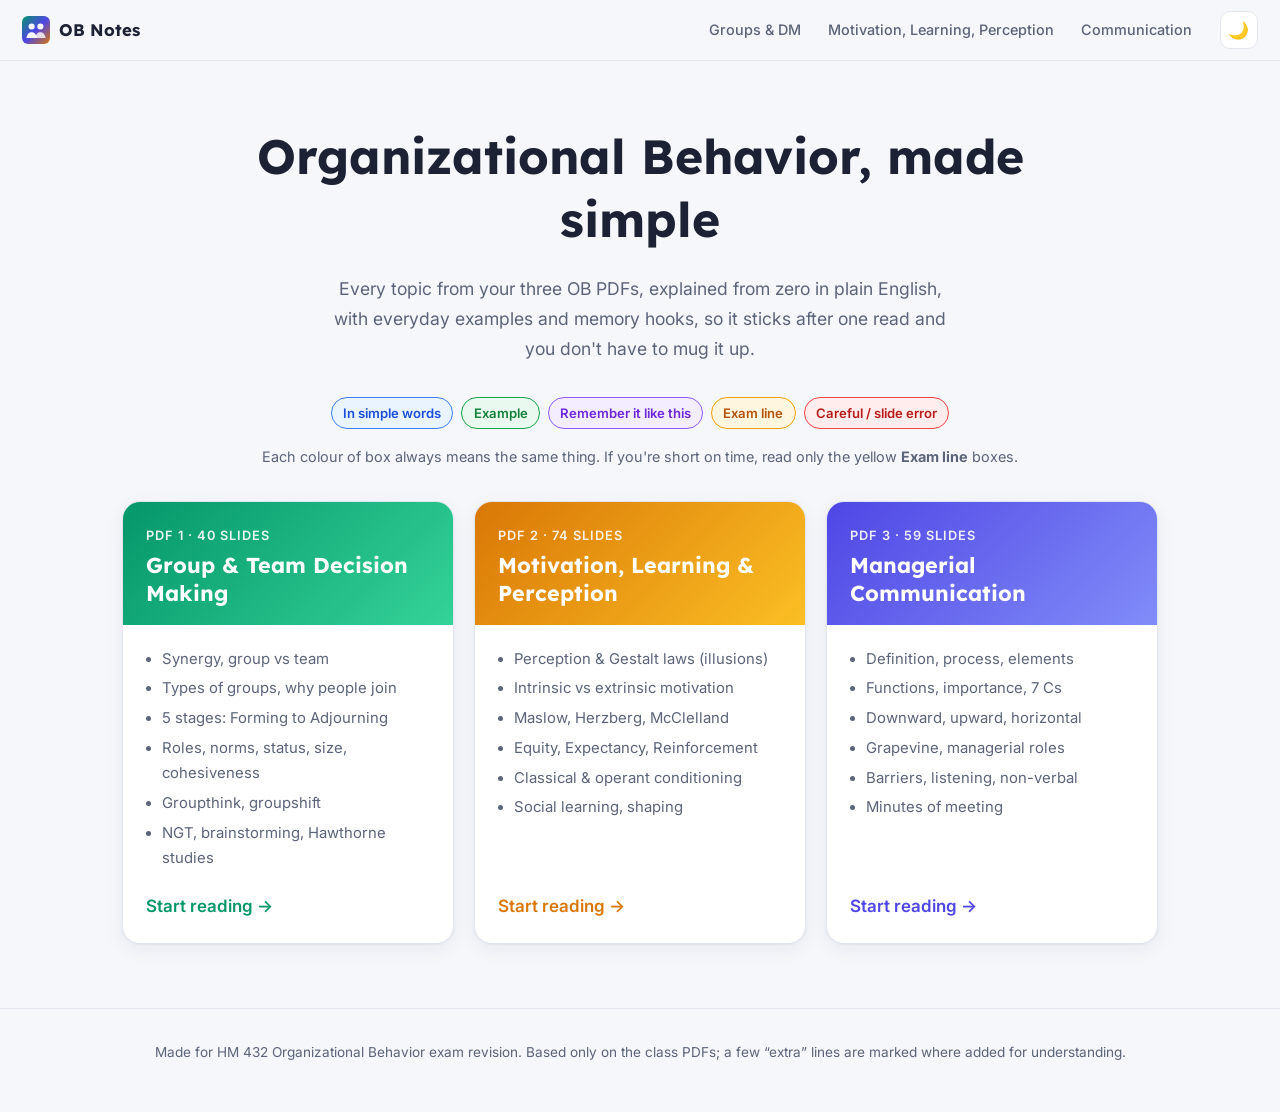
==== index.html @ 85a103ec "Add OB notes site: Groups & DM, Motivation/Learning/Perception, Communication Co-Authored-By: Claude" ====
<!DOCTYPE html>
<html lang="en">
<head>
<meta charset="utf-8">
<meta name="viewport" content="width=device-width, initial-scale=1">
<title>OB Notes · Organizational Behavior made simple</title>
<meta name="description" content="Organizational Behavior exam notes explained in very simple English: Groups & Decision Making, Motivation / Learning / Perception, and Communication.">
<link rel="icon" href="assets/favicon.svg" type="image/svg+xml">
<link rel="icon" href="assets/favicon-32.png" sizes="32x32" type="image/png">
<link rel="apple-touch-icon" href="assets/apple-touch-icon.png">
<link rel="preconnect" href="https://fonts.googleapis.com">
<link rel="preconnect" href="https://fonts.gstatic.com" crossorigin>
<link href="https://fonts.googleapis.com/css2?family=Inter:wght@400;500;600;700&family=Lexend:wght@500;600;700&display=swap" rel="stylesheet">
<script>(function(){var t;try{t=localStorage.getItem("ob-theme")}catch(e){}if(!t)t=window.matchMedia&&matchMedia("(prefers-color-scheme: dark)").matches?"dark":"light";document.documentElement.setAttribute("data-theme",t)})();</script>
<link rel="stylesheet" href="assets/style.css">
<script src="assets/app.js" defer></script>
</head>
<body>
<header class="topbar">
  <a class="brand" href="index.html"><img src="assets/favicon.svg" alt="">OB Notes</a>
  <nav class="topnav">
    <a href="group.html">Groups &amp; DM</a>
    <a href="motivation.html">Motivation, Learning, Perception</a>
    <a href="communication.html">Communication</a>
  </nav>
  <button class="theme-btn" id="themeBtn" aria-label="Toggle theme">🌙</button>
</header>

<section class="home-hero">
  <h1>Organizational Behavior, made simple</h1>
  <p>Every topic from your three OB PDFs, explained from zero in plain English, with everyday examples and memory hooks, so it sticks after one read and you don't have to mug it up.</p>
</section>

<div class="howto">
  <span class="chip simple">In simple words</span>
  <span class="chip eg">Example</span>
  <span class="chip trick">Remember it like this</span>
  <span class="chip exam">Exam line</span>
  <span class="chip alert">Careful / slide error</span>
</div>
<p class="muted" style="text-align:center;font-size:.9rem;margin:0 1rem">Each colour of box always means the same thing. If you're short on time, read only the yellow <b>Exam line</b> boxes.</p>

<main class="pdf-grid">
  <a class="pdf-card card-group" href="group.html">
    <div class="band"><div class="num">PDF 1 · 40 SLIDES</div><h2>Group &amp; Team Decision Making</h2></div>
    <div class="body">
      <ul>
        <li>Synergy, group vs team</li>
        <li>Types of groups, why people join</li>
        <li>5 stages: Forming to Adjourning</li>
        <li>Roles, norms, status, size, cohesiveness</li>
        <li>Groupthink, groupshift</li>
        <li>NGT, brainstorming, Hawthorne studies</li>
      </ul>
      <span class="go">Start reading →</span>
    </div>
  </a>
  <a class="pdf-card card-motiv" href="motivation.html">
    <div class="band"><div class="num">PDF 2 · 74 SLIDES</div><h2>Motivation, Learning &amp; Perception</h2></div>
    <div class="body">
      <ul>
        <li>Perception &amp; Gestalt laws (illusions)</li>
        <li>Intrinsic vs extrinsic motivation</li>
        <li>Maslow, Herzberg, McClelland</li>
        <li>Equity, Expectancy, Reinforcement</li>
        <li>Classical &amp; operant conditioning</li>
        <li>Social learning, shaping</li>
      </ul>
      <span class="go">Start reading →</span>
    </div>
  </a>
  <a class="pdf-card card-comm" href="communication.html">
    <div class="band"><div class="num">PDF 3 · 59 SLIDES</div><h2>Managerial Communication</h2></div>
    <div class="body">
      <ul>
        <li>Definition, process, elements</li>
        <li>Functions, importance, 7 Cs</li>
        <li>Downward, upward, horizontal</li>
        <li>Grapevine, managerial roles</li>
        <li>Barriers, listening, non-verbal</li>
        <li>Minutes of meeting</li>
      </ul>
      <span class="go">Start reading →</span>
    </div>
  </a>
</main>

<footer>Made for HM 432 Organizational Behavior exam revision. Based only on the class PDFs; a few “extra” lines are marked where added for understanding.</footer>
</body>
</html>
---- assets/style.css ----
/* ===== OB Notes: shared styles ===== */
:root {
  --bg: #f6f7fb;
  --bg-soft: #eef1f7;
  --card: #ffffff;
  --text: #1c2233;
  --muted: #5b6478;
  --line: #e2e6ef;
  --shadow: 0 1px 2px rgba(20, 30, 60, .05), 0 6px 20px rgba(20, 30, 60, .06);

  --accent: #4f46e5;
  --accent-soft: #eef0ff;
  --accent-ink: #3730a3;

  --simple-bg: #eaf4ff;  --simple-bd: #3b82f6;  --simple-ink: #1d4ed8;
  --eg-bg: #e9f9ef;      --eg-bd: #16a34a;      --eg-ink: #15803d;
  --trick-bg: #f4edff;   --trick-bd: #8b5cf6;   --trick-ink: #6d28d9;
  --exam-bg: #fff6e0;    --exam-bd: #f59e0b;    --exam-ink: #b45309;
  --alert-bg: #ffecec;   --alert-bd: #ef4444;   --alert-ink: #b91c1c;

  --radius: 14px;
  --font-body: "Inter", system-ui, -apple-system, "Segoe UI", Roboto, sans-serif;
  --font-head: "Lexend", "Inter", system-ui, sans-serif;
}

[data-theme="dark"] {
  --bg: #0e1220;
  --bg-soft: #151a2c;
  --card: #171d31;
  --text: #e6e9f2;
  --muted: #9aa3b8;
  --line: #273049;
  --shadow: 0 1px 2px rgba(0, 0, 0, .3), 0 8px 24px rgba(0, 0, 0, .25);

  --accent: #818cf8;
  --accent-soft: #1e2343;
  --accent-ink: #c7cbff;

  --simple-bg: #12233d;  --simple-bd: #60a5fa;  --simple-ink: #93c5fd;
  --eg-bg: #10291c;      --eg-bd: #4ade80;      --eg-ink: #86efac;
  --trick-bg: #221a3d;   --trick-bd: #a78bfa;   --trick-ink: #c4b5fd;
  --exam-bg: #2d230e;    --exam-bd: #fbbf24;    --exam-ink: #fcd34d;
  --alert-bg: #351518;   --alert-bd: #f87171;   --alert-ink: #fca5a5;
}

/* chapter accents */
body.ch-group { --accent: #059669; --accent-soft: #e3f7ef; --accent-ink: #065f46; }
body.ch-motiv { --accent: #d97706; --accent-soft: #fff1dc; --accent-ink: #92400e; }
body.ch-comm  { --accent: #4f46e5; --accent-soft: #eef0ff; --accent-ink: #3730a3; }
[data-theme="dark"] body.ch-group { --accent: #34d399; --accent-soft: #0f2b24; --accent-ink: #a7f3d0; }
[data-theme="dark"] body.ch-motiv { --accent: #fbbf24; --accent-soft: #2d2410; --accent-ink: #fde68a; }
[data-theme="dark"] body.ch-comm  { --accent: #818cf8; --accent-soft: #1e2343; --accent-ink: #c7cbff; }

* { box-sizing: border-box; }
html { scroll-behavior: smooth; scroll-padding-top: 80px; }
body {
  margin: 0;
  background: var(--bg);
  color: var(--text);
  font-family: var(--font-body);
  font-size: 17px;
  line-height: 1.7;
  -webkit-font-smoothing: antialiased;
  transition: background .25s, color .25s;
}
h1, h2, h3, h4 { font-family: var(--font-head); line-height: 1.3; margin: 0 0 .5em; }
h3 { font-size: 1.15rem; margin-top: 1.6em; }
p { margin: .6em 0; }
a { color: var(--accent); }
strong { font-weight: 650; }
ul, ol { padding-left: 1.3em; margin: .5em 0; }
li { margin: .3em 0; }
.muted { color: var(--muted); }
.hl { background: var(--accent-soft); color: var(--accent-ink); padding: 0 .3em; border-radius: 5px; font-weight: 600; }
.key { color: var(--accent); font-weight: 700; }

/* ===== top bar ===== */
.topbar {
  position: sticky; top: 0; z-index: 50;
  display: flex; align-items: center; gap: 1rem;
  padding: .7rem 1.4rem;
  background: color-mix(in srgb, var(--bg) 85%, transparent);
  backdrop-filter: blur(10px);
  border-bottom: 1px solid var(--line);
}
.brand { display: flex; align-items: center; gap: .55rem; font-family: var(--font-head); font-weight: 700; font-size: 1.05rem; color: var(--text); text-decoration: none; }
.brand img { width: 28px; height: 28px; }
.topnav { display: flex; gap: .3rem; margin-left: auto; flex-wrap: wrap; }
.topnav a {
  text-decoration: none; color: var(--muted); font-size: .9rem; font-weight: 500;
  padding: .35rem .7rem; border-radius: 999px;
}
.topnav a:hover { background: var(--bg-soft); color: var(--text); }
.topnav a.active { background: var(--accent-soft); color: var(--accent-ink); }
.theme-btn {
  border: 1px solid var(--line); background: var(--card); color: var(--text);
  width: 38px; height: 38px; border-radius: 10px; cursor: pointer; font-size: 1.05rem;
  display: grid; place-items: center; flex-shrink: 0;
}
.theme-btn:hover { border-color: var(--accent); }
.progress { position: fixed; top: 0; left: 0; height: 3px; width: 0; background: var(--accent); z-index: 60; }

/* ===== home page ===== */
.home-hero { max-width: 980px; margin: 0 auto; padding: 4rem 1.4rem 1.5rem; text-align: center; }
.home-hero h1 { font-size: clamp(2rem, 5vw, 3rem); }
.home-hero p { color: var(--muted); font-size: 1.1rem; max-width: 640px; margin: .5em auto; }
.howto { max-width: 980px; margin: 0 auto 1rem; padding: 0 1.4rem; display: flex; flex-wrap: wrap; gap: .5rem; justify-content: center; }
.chip { font-size: .82rem; font-weight: 600; padding: .25rem .7rem; border-radius: 999px; border: 1.5px solid; }
.chip.simple { background: var(--simple-bg); border-color: var(--simple-bd); color: var(--simple-ink); }
.chip.eg { background: var(--eg-bg); border-color: var(--eg-bd); color: var(--eg-ink); }
.chip.trick { background: var(--trick-bg); border-color: var(--trick-bd); color: var(--trick-ink); }
.chip.exam { background: var(--exam-bg); border-color: var(--exam-bd); color: var(--exam-ink); }
.chip.alert { background: var(--alert-bg); border-color: var(--alert-bd); color: var(--alert-ink); }

.pdf-grid { max-width: 1080px; margin: 2rem auto 4rem; padding: 0 1.4rem; display: grid; grid-template-columns: repeat(auto-fit, minmax(290px, 1fr)); gap: 1.3rem; }
.pdf-card {
  display: flex; flex-direction: column; text-decoration: none; color: var(--text);
  background: var(--card); border: 1px solid var(--line); border-radius: 18px; overflow: hidden;
  box-shadow: var(--shadow); transition: transform .15s, border-color .15s;
}
.pdf-card:hover { transform: translateY(-4px); border-color: var(--c); }
.pdf-card .band { padding: 1.4rem 1.4rem 1.1rem; background: linear-gradient(135deg, var(--c), var(--c2)); color: #fff; }
.pdf-card .band .num { font-size: .8rem; letter-spacing: .08em; opacity: .9; font-weight: 600; }
.pdf-card .band h2 { font-size: 1.35rem; margin: .2em 0 0; }
.pdf-card .body { padding: 1.1rem 1.4rem 1.4rem; flex: 1; display: flex; flex-direction: column; }
.pdf-card ul { margin: 0 0 1rem; padding-left: 1.1em; color: var(--muted); font-size: .93rem; }
.pdf-card .go { margin-top: auto; font-weight: 600; color: var(--c); }
[data-theme="dark"] .pdf-card .go { color: var(--c2); }
.card-group { --c: #059669; --c2: #34d399; }
.card-motiv { --c: #d97706; --c2: #fbbf24; }
.card-comm  { --c: #4f46e5; --c2: #818cf8; }

/* ===== chapter page layout ===== */
.hero { background: linear-gradient(135deg, var(--accent-soft), var(--bg)); border-bottom: 1px solid var(--line); }
.hero-in { max-width: 1180px; margin: 0 auto; padding: 2.6rem 1.4rem 2rem; }
.hero .crumb { font-size: .9rem; color: var(--muted); }
.hero .crumb a { color: var(--muted); }
.hero h1 { font-size: clamp(1.8rem, 4.2vw, 2.6rem); margin: .3em 0 .2em; color: var(--accent-ink); }
.hero p { color: var(--muted); max-width: 720px; margin: 0; }

.layout { max-width: 1180px; margin: 0 auto; padding: 1.8rem 1.4rem 5rem; display: grid; grid-template-columns: 260px minmax(0, 1fr); gap: 2.2rem; }
.toc { position: sticky; top: 76px; align-self: start; max-height: calc(100vh - 96px); overflow: auto; font-size: .9rem; padding-right: .3rem; }
.toc-title { font-family: var(--font-head); font-weight: 700; font-size: .8rem; letter-spacing: .08em; text-transform: uppercase; color: var(--muted); margin-bottom: .5rem; }
.toc ol { list-style: none; padding: 0; margin: 0; counter-reset: t; }
.toc li { margin: 0; }
.toc a {
  display: flex; gap: .55rem; padding: .38rem .6rem; border-radius: 8px;
  color: var(--muted); text-decoration: none; line-height: 1.35; border-left: 3px solid transparent;
}
.toc a::before { counter-increment: t; content: counter(t); font-weight: 700; color: var(--accent); min-width: 1.2em; }
.toc a:hover { background: var(--bg-soft); color: var(--text); }
.toc a.on { background: var(--accent-soft); color: var(--accent-ink); border-left-color: var(--accent); font-weight: 600; }
.toc-mobile { display: none; }

.content { min-width: 0; max-width: 800px; }

/* topic card */
.topic {
  background: var(--card); border: 1px solid var(--line); border-radius: var(--radius);
  box-shadow: var(--shadow); padding: 1.8rem 2rem; margin-bottom: 1.8rem;
}
.topic > h2 { display: flex; align-items: center; gap: .7rem; font-size: 1.5rem; padding-bottom: .7rem; margin-bottom: 1rem; border-bottom: 2px solid var(--accent-soft); }
.topic > h2 .n {
  flex-shrink: 0; width: 2.1rem; height: 2.1rem; border-radius: 10px; display: grid; place-items: center;
  background: var(--accent); color: #fff; font-size: 1rem;
}
[data-theme="dark"] .topic > h2 .n { color: #10131f; }
.lead { font-size: 1.06rem; }

/* callouts */
.box { border-left: 4px solid; border-radius: 10px; padding: .85rem 1.1rem; margin: 1rem 0; }
.box > .lbl { display: inline-block; font-size: .74rem; font-weight: 700; letter-spacing: .06em; text-transform: uppercase; margin-bottom: .2rem; }
.box p:first-of-type { margin-top: .1em; }
.box p:last-child, .box ul:last-child, .box ol:last-child { margin-bottom: .1em; }
.simple { background: var(--simple-bg); border-color: var(--simple-bd); } .simple > .lbl { color: var(--simple-ink); }
.eg     { background: var(--eg-bg);     border-color: var(--eg-bd); }     .eg > .lbl { color: var(--eg-ink); }
.trick  { background: var(--trick-bg);  border-color: var(--trick-bd); }  .trick > .lbl { color: var(--trick-ink); }
.exam   { background: var(--exam-bg);   border-color: var(--exam-bd); }   .exam > .lbl { color: var(--exam-ink); }
.alert  { background: var(--alert-bg);  border-color: var(--alert-bd); } .alert > .lbl { color: var(--alert-ink); }
.def { border: 1.5px dashed var(--accent); background: var(--accent-soft); border-radius: 10px; padding: .8rem 1.1rem; margin: 1rem 0; }
.def > .lbl { font-size: .74rem; font-weight: 700; letter-spacing: .06em; text-transform: uppercase; color: var(--accent-ink); }
.def p { margin: .2em 0; }

/* mini cards grid (for lists of items) */
.grid { display: grid; grid-template-columns: repeat(auto-fit, minmax(210px, 1fr)); gap: .8rem; margin: 1rem 0; }
.mini { background: var(--bg-soft); border: 1px solid var(--line); border-radius: 12px; padding: .85rem 1rem; }
.mini h4 { font-size: 1rem; margin: 0 0 .25rem; color: var(--accent-ink); }
[data-theme="dark"] .mini h4 { color: var(--accent); }
.mini p { margin: .2em 0; font-size: .94rem; }
.mini .ex { font-size: .88rem; color: var(--muted); }
.mini .ic { font-size: 1.4rem; line-height: 1; margin-bottom: .3rem; display: block; }

/* tables */
.tbl-wrap { overflow-x: auto; margin: 1rem 0; border-radius: 12px; border: 1px solid var(--line); }
table { border-collapse: collapse; width: 100%; font-size: .94rem; }
th, td { padding: .65rem .85rem; text-align: left; vertical-align: top; border-bottom: 1px solid var(--line); }
th { background: var(--accent-soft); color: var(--accent-ink); font-family: var(--font-head); font-weight: 600; }
[data-theme="dark"] th { color: var(--accent); }
tr:last-child td { border-bottom: none; }
td:first-child { font-weight: 600; }

/* diagrams */
figure.dia { margin: 1.3rem 0; background: var(--bg-soft); border: 1px solid var(--line); border-radius: 12px; padding: 1rem; text-align: center; }
figure.dia svg { width: 100%; height: auto; max-width: 720px; }
figure.dia figcaption { font-size: .86rem; color: var(--muted); margin-top: .5rem; }
svg text { font-family: var(--font-body); }
.s-box { fill: var(--card); stroke: var(--accent); stroke-width: 2; }
.s-fill { fill: var(--accent); }
.s-soft { fill: var(--accent-soft); stroke: var(--accent); stroke-width: 1.5; }
.s-line { stroke: var(--muted); stroke-width: 2; fill: none; }
.s-acc { stroke: var(--accent); stroke-width: 2.2; fill: none; }
.s-t { fill: var(--text); font-size: 14px; }
.s-ts { fill: var(--muted); font-size: 12px; }
.s-tw { fill: #fff; font-size: 14px; font-weight: 700; }
[data-theme="dark"] .s-tw { fill: #10131f; }
.s-th { fill: var(--accent-ink); font-size: 15px; font-weight: 700; }
[data-theme="dark"] .s-th { fill: var(--accent); }

/* steps (numbered flow) */
.steps { counter-reset: s; list-style: none; padding: 0; }
.steps > li { position: relative; padding: .2rem 0 .7rem 2.8rem; margin: 0; }
.steps > li::before {
  counter-increment: s; content: counter(s); position: absolute; left: 0; top: .15rem;
  width: 1.9rem; height: 1.9rem; border-radius: 50%; background: var(--accent-soft); color: var(--accent-ink);
  border: 2px solid var(--accent); display: grid; place-items: center; font-weight: 700; font-size: .9rem;
}
.steps > li:not(:last-child)::after { content: ""; position: absolute; left: .9rem; top: 2.2rem; bottom: .1rem; width: 2px; background: var(--line); }

/* vs (two-column compare) */
.vs { display: grid; grid-template-columns: 1fr 1fr; gap: .9rem; margin: 1rem 0; }
.vs > div { border-radius: 12px; padding: .9rem 1.1rem; border: 1.5px solid var(--line); background: var(--bg-soft); }
.vs h4 { margin: 0 0 .3rem; }
.vs .good { border-color: var(--eg-bd); } .vs .good h4 { color: var(--eg-ink); }
.vs .bad { border-color: var(--alert-bd); } .vs .bad h4 { color: var(--alert-ink); }
.vs .neu h4 { color: var(--accent-ink); }
[data-theme="dark"] .vs .neu h4 { color: var(--accent); }

/* revision + quiz */
.revise li { margin: .45rem 0; }
details.q { border: 1px solid var(--line); background: var(--bg-soft); border-radius: 10px; margin: .6rem 0; padding: .1rem 1rem; }
details.q summary { cursor: pointer; font-weight: 600; padding: .6rem 0; list-style: none; }
details.q summary::-webkit-details-marker { display: none; }
details.q summary::before { content: "＋"; color: var(--accent); margin-right: .55rem; font-weight: 700; }
details.q[open] summary::before { content: "−"; }
details.q > div { padding: 0 0 .8rem; border-top: 1px dashed var(--line); padding-top: .6rem; }

.next-nav { display: flex; justify-content: space-between; gap: 1rem; margin-top: 2rem; flex-wrap: wrap; }
.next-nav a { flex: 1; min-width: 220px; text-decoration: none; padding: 1rem 1.2rem; border: 1px solid var(--line); background: var(--card); border-radius: 12px; color: var(--text); }
.next-nav a:hover { border-color: var(--accent); }
.next-nav small { display: block; color: var(--muted); }

.to-top { position: fixed; right: 1.2rem; bottom: 1.2rem; width: 44px; height: 44px; border-radius: 50%; border: none; background: var(--accent); color: #fff; font-size: 1.2rem; cursor: pointer; box-shadow: var(--shadow); opacity: 0; pointer-events: none; transition: opacity .2s; }
[data-theme="dark"] .to-top { color: #10131f; }
.to-top.show { opacity: 1; pointer-events: auto; }

footer { text-align: center; color: var(--muted); font-size: .85rem; padding: 2rem 1rem 3rem; border-top: 1px solid var(--line); }

/* ===== responsive ===== */
@media (max-width: 920px) {
  .layout { grid-template-columns: 1fr; gap: 1rem; }
  .toc { display: none; }
  .toc-mobile { display: block; background: var(--card); border: 1px solid var(--line); border-radius: 12px; padding: .2rem 1rem; }
  .toc-mobile summary { cursor: pointer; padding: .7rem 0; font-weight: 600; font-family: var(--font-head); }
  .toc-mobile ol { margin: 0 0 .8rem; }
  .toc-mobile a { color: var(--text); text-decoration: none; }
  .topic { padding: 1.3rem 1.1rem; }
  .vs { grid-template-columns: 1fr; }
  .topnav { display: none; }
  .brand { margin-right: auto; }
}

/* 4-item grids look better as 2 x 2 */
.grid:has(> :nth-child(4):last-child) { grid-template-columns: repeat(2, 1fr); }
@media (max-width: 560px) { .grid:has(> :nth-child(4):last-child) { grid-template-columns: 1fr; } }
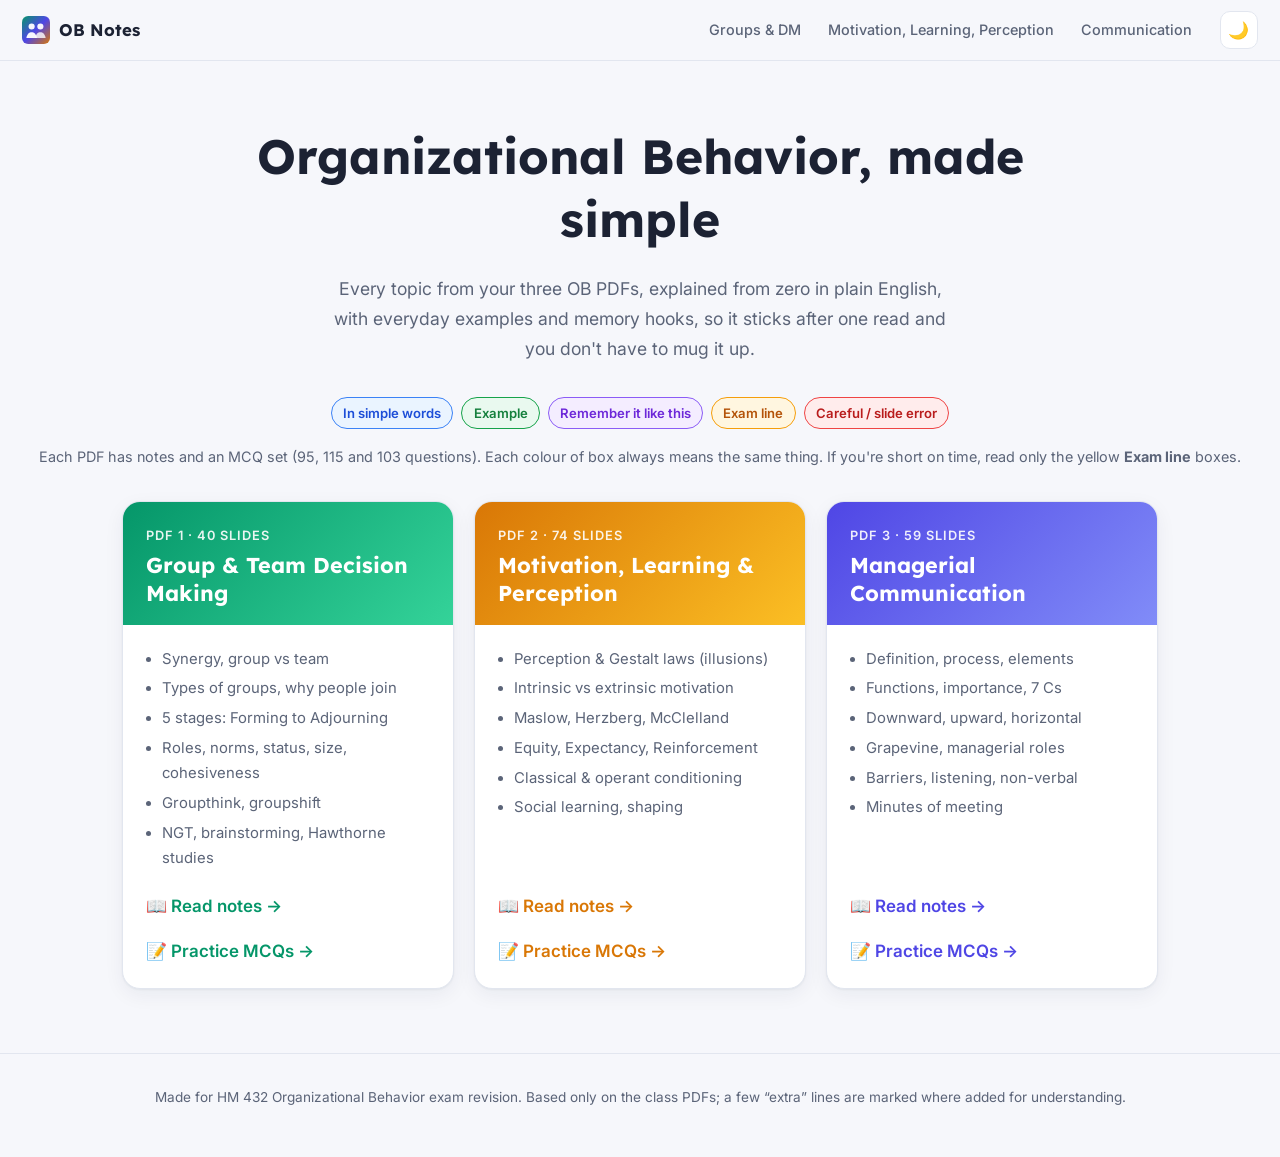
==== commit 31f204fd: "Add MCQ practice pages for all 3 PDFs, owner practice mode, simpler classical conditioning - 313 MCQ" ====
--- a/index.html
+++ b/index.html
@@ -38,10 +38,10 @@
   <span class="chip exam">Exam line</span>
   <span class="chip alert">Careful / slide error</span>
 </div>
-<p class="muted" style="text-align:center;font-size:.9rem;margin:0 1rem">Each colour of box always means the same thing. If you're short on time, read only the yellow <b>Exam line</b> boxes.</p>
+<p class="muted" style="text-align:center;font-size:.9rem;margin:0 1rem">Each PDF has notes and an MCQ set (95, 115 and 103 questions). Each colour of box always means the same thing. If you're short on time, read only the yellow <b>Exam line</b> boxes.</p>
 
 <main class="pdf-grid">
-  <a class="pdf-card card-group" href="group.html">
+  <div class="pdf-card card-group">
     <div class="band"><div class="num">PDF 1 · 40 SLIDES</div><h2>Group &amp; Team Decision Making</h2></div>
     <div class="body">
       <ul>
@@ -52,10 +52,10 @@
         <li>Groupthink, groupshift</li>
         <li>NGT, brainstorming, Hawthorne studies</li>
       </ul>
-      <span class="go">Start reading →</span>
+      <div class="links"><a href="group.html">📖 Read notes →</a><a href="mcq-group.html">📝 Practice MCQs →</a></div>
     </div>
-  </a>
-  <a class="pdf-card card-motiv" href="motivation.html">
+  </div>
+  <div class="pdf-card card-motiv">
     <div class="band"><div class="num">PDF 2 · 74 SLIDES</div><h2>Motivation, Learning &amp; Perception</h2></div>
     <div class="body">
       <ul>
@@ -66,10 +66,10 @@
         <li>Classical &amp; operant conditioning</li>
         <li>Social learning, shaping</li>
       </ul>
-      <span class="go">Start reading →</span>
+      <div class="links"><a href="motivation.html">📖 Read notes →</a><a href="mcq-motivation.html">📝 Practice MCQs →</a></div>
     </div>
-  </a>
-  <a class="pdf-card card-comm" href="communication.html">
+  </div>
+  <div class="pdf-card card-comm">
     <div class="band"><div class="num">PDF 3 · 59 SLIDES</div><h2>Managerial Communication</h2></div>
     <div class="body">
       <ul>
@@ -80,9 +80,9 @@
         <li>Barriers, listening, non-verbal</li>
         <li>Minutes of meeting</li>
       </ul>
-      <span class="go">Start reading →</span>
+      <div class="links"><a href="communication.html">📖 Read notes →</a><a href="mcq-communication.html">📝 Practice MCQs →</a></div>
     </div>
-  </a>
+  </div>
 </main>
 
 <footer>Made for HM 432 Organizational Behavior exam revision. Based only on the class PDFs; a few “extra” lines are marked where added for understanding.</footer>
--- a/assets/style.css
+++ b/assets/style.css
@@ -272,3 +272,87 @@
 /* 4-item grids look better as 2 x 2 */
 .grid:has(> :nth-child(4):last-child) { grid-template-columns: repeat(2, 1fr); }
 @media (max-width: 560px) { .grid:has(> :nth-child(4):last-child) { grid-template-columns: 1fr; } }
+
+/* ===== MCQ pages ===== */
+.mcq-wrap { max-width: 860px; margin: 0 auto; padding: 1.5rem 1.4rem 5rem; }
+.mcq-bar { position: sticky; top: 61px; z-index: 40; background: color-mix(in srgb, var(--card) 94%, transparent); backdrop-filter: blur(10px); border: 1px solid var(--line); border-radius: 14px; box-shadow: var(--shadow); margin-bottom: 1.2rem; overflow: hidden; }
+.mcq-bar-in { display: flex; flex-wrap: wrap; align-items: center; justify-content: space-between; gap: .6rem 1rem; padding: .75rem 1rem; }
+.mcq-score { font-size: .95rem; color: var(--muted); }
+.mcq-score .big { font-family: var(--font-head); font-size: 1.5rem; font-weight: 700; color: var(--text); }
+.mcq-score .ok { color: var(--eg-ink); font-weight: 600; }
+.mcq-score .bad { color: var(--alert-ink); font-weight: 600; }
+.mcq-score .sep { opacity: .5; margin: 0 .2rem; }
+.mcq-actions { display: flex; flex-wrap: wrap; gap: .45rem; align-items: center; }
+.mcq-btn { font: inherit; font-size: .86rem; font-weight: 600; border: 1.5px solid var(--accent); background: var(--accent); color: #fff; padding: .38rem .8rem; border-radius: 9px; cursor: pointer; }
+[data-theme="dark"] .mcq-btn { color: #10131f; }
+.mcq-btn.ghost { background: transparent; color: var(--accent-ink); border-color: var(--line); }
+[data-theme="dark"] .mcq-btn.ghost { color: var(--accent); }
+.mcq-btn:disabled { opacity: .4; cursor: not-allowed; }
+.mcq-toggle { font-size: .86rem; font-weight: 600; display: flex; align-items: center; gap: .3rem; cursor: pointer; color: var(--muted); }
+.mcq-progress { height: 4px; background: var(--bg-soft); }
+.mcq-progress i { display: block; height: 100%; background: var(--accent); transition: width .25s; }
+
+.mcq-chips { display: flex; flex-wrap: wrap; gap: .4rem; margin: 0 0 1.2rem; }
+.mcq-chips a { font-size: .82rem; text-decoration: none; color: var(--muted); background: var(--card); border: 1px solid var(--line); padding: .25rem .65rem; border-radius: 999px; }
+.mcq-chips a:hover { border-color: var(--accent); color: var(--text); }
+.mcq-chips a span { color: var(--accent); font-weight: 700; margin-left: .15rem; }
+
+.mcq-topic { font-size: 1.15rem; color: var(--accent-ink); margin: 2rem 0 .8rem; padding-left: .7rem; border-left: 4px solid var(--accent); scroll-margin-top: 150px; }
+[data-theme="dark"] .mcq-topic { color: var(--accent); }
+
+.mcq-q { background: var(--card); border: 1px solid var(--line); border-radius: 14px; padding: 1.1rem 1.2rem; margin-bottom: 1rem; box-shadow: var(--shadow); }
+.mcq-q.is-right { border-color: var(--eg-bd); }
+.mcq-q.is-wrong { border-color: var(--alert-bd); }
+.mcq-qhead { display: flex; align-items: center; gap: .6rem; margin-bottom: .3rem; }
+.mcq-num { font-family: var(--font-head); font-weight: 700; font-size: .85rem; color: var(--accent-ink); background: var(--accent-soft); padding: .1rem .55rem; border-radius: 7px; }
+[data-theme="dark"] .mcq-num { color: var(--accent); }
+.mcq-tag { font-size: .8rem; font-weight: 700; padding: .1rem .55rem; border-radius: 7px; }
+.mcq-tag.ok { background: var(--eg-bg); color: var(--eg-ink); }
+.mcq-tag.bad { background: var(--alert-bg); color: var(--alert-ink); }
+.mcq-text { font-weight: 600; margin: .3rem 0 .8rem; }
+.mcq-opts { display: grid; gap: .5rem; }
+.mcq-opt { font: inherit; font-size: .97rem; text-align: left; display: flex; align-items: center; gap: .7rem; width: 100%; padding: .6rem .8rem; border-radius: 10px; border: 1.5px solid var(--line); background: var(--bg-soft); color: var(--text); line-height: 1.45; }
+button.mcq-opt { cursor: pointer; transition: border-color .12s, transform .08s; }
+button.mcq-opt:hover { border-color: var(--accent); }
+button.mcq-opt:active { transform: scale(.995); }
+.mcq-letter { flex-shrink: 0; width: 1.7rem; height: 1.7rem; border-radius: 50%; display: grid; place-items: center; font-weight: 700; font-size: .82rem; background: var(--card); border: 1.5px solid var(--line); }
+.mcq-otext { flex: 1; }
+.mcq-mark { font-weight: 800; font-size: 1.05rem; min-width: 1rem; }
+.mcq-opt.right { background: var(--eg-bg); border-color: var(--eg-bd); }
+.mcq-opt.right .mcq-letter { background: var(--eg-bd); border-color: var(--eg-bd); color: #fff; }
+.mcq-opt.right .mcq-mark { color: var(--eg-ink); }
+.mcq-opt.wrong { background: var(--alert-bg); border-color: var(--alert-bd); }
+.mcq-opt.wrong .mcq-letter { background: var(--alert-bd); border-color: var(--alert-bd); color: #fff; }
+.mcq-opt.wrong .mcq-mark { color: var(--alert-ink); }
+.mcq-opt.dim { opacity: .65; }
+.mcq-exp { margin-top: .75rem; font-size: .92rem; background: var(--simple-bg); border-left: 3px solid var(--simple-bd); padding: .55rem .8rem; border-radius: 8px; }
+
+.mcq-result { text-align: center; background: var(--card); border: 2px solid var(--accent); border-radius: 16px; padding: 1.4rem; margin-bottom: 1.4rem; box-shadow: var(--shadow); }
+.mcq-result-big { font-family: var(--font-head); font-size: 2.2rem; font-weight: 700; color: var(--accent-ink); }
+[data-theme="dark"] .mcq-result-big { color: var(--accent); }
+.mcq-result .mcq-actions { justify-content: center; }
+
+.mcq-modal { position: fixed; inset: 0; z-index: 100; background: rgba(10, 14, 30, .55); display: grid; place-items: center; padding: 1rem; }
+.mcq-modal[hidden] { display: none; }
+.mcq-modal form { background: var(--card); color: var(--text); border: 1px solid var(--line); border-radius: 16px; padding: 1.4rem; width: min(380px, 100%); box-shadow: var(--shadow); }
+.mcq-modal h3 { margin: 0 0 .3rem; }
+.mcq-modal p { margin: 0 0 .8rem; font-size: .9rem; color: var(--muted); }
+.mcq-modal input { font: inherit; width: 100%; padding: .6rem .8rem; border-radius: 10px; border: 1.5px solid var(--line); background: var(--bg-soft); color: var(--text); }
+.mcq-modal input:focus { outline: none; border-color: var(--accent); }
+.mcq-modal .row { display: flex; gap: .5rem; justify-content: flex-end; margin-top: .9rem; }
+.mcq-modal-err { color: var(--alert-ink); font-size: .85rem; min-height: 1.2em; margin-top: .4rem; }
+
+/* MCQ links on home and notes pages */
+.pdf-card .links { margin-top: auto; display: flex; gap: 1rem; flex-wrap: wrap; }
+.pdf-card .links a { font-weight: 600; color: var(--c); text-decoration: none; }
+[data-theme="dark"] .pdf-card .links a { color: var(--c2); }
+.pdf-card .links a:hover { text-decoration: underline; }
+.mcq-cta { display: inline-flex; align-items: center; gap: .4rem; margin-top: 1rem; font-weight: 600; text-decoration: none; background: var(--accent); color: #fff; padding: .5rem 1rem; border-radius: 10px; }
+[data-theme="dark"] .mcq-cta { color: #10131f; }
+@media (max-width: 920px) { .mcq-bar { top: 57px; } }
+@media (max-width: 560px) {
+  .mcq-bar-in { padding: .6rem .75rem; gap: .4rem; }
+  .mcq-actions { flex-wrap: nowrap; overflow-x: auto; width: 100%; padding-bottom: 2px; }
+  .mcq-btn, .mcq-toggle { white-space: nowrap; flex-shrink: 0; }
+  .mcq-score .big { font-size: 1.25rem; }
+}
